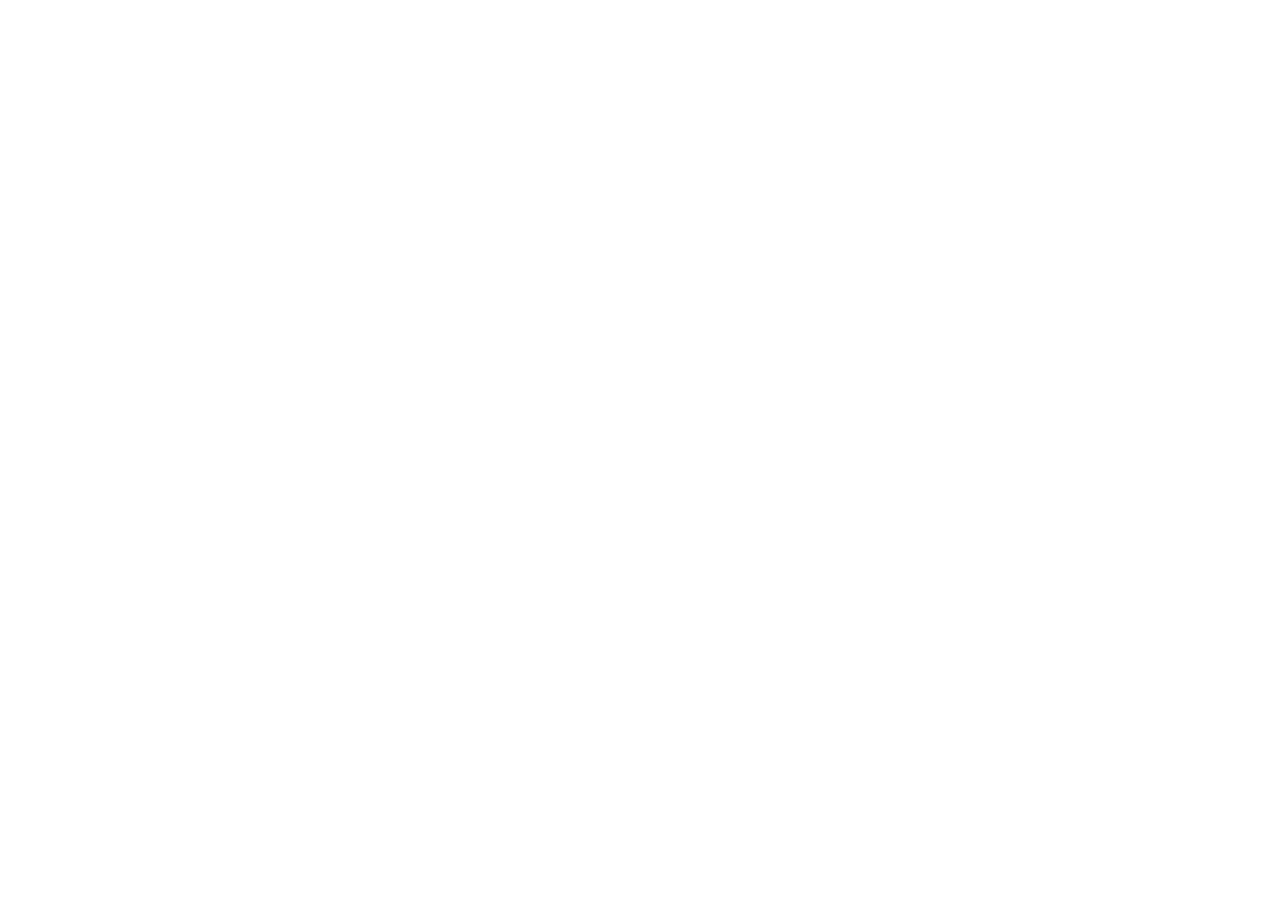
==== about/index.html @ 2cd73000 "first commit" ====
<!doctype html>
<html lang="cs">
<head>
    <meta charset="UTF-8">
    <meta name="viewport"
          content="width=device-width, user-scalable=no, initial-scale=1.0, maximum-scale=1.0, minimum-scale=1.0">
    <meta http-equiv="X-UA-Compatible" content="ie=edge">
    <title>Co je to Miku? - Miku Expo Europe 2026 CZ</title>
</head>
<body>

</body>
</html>
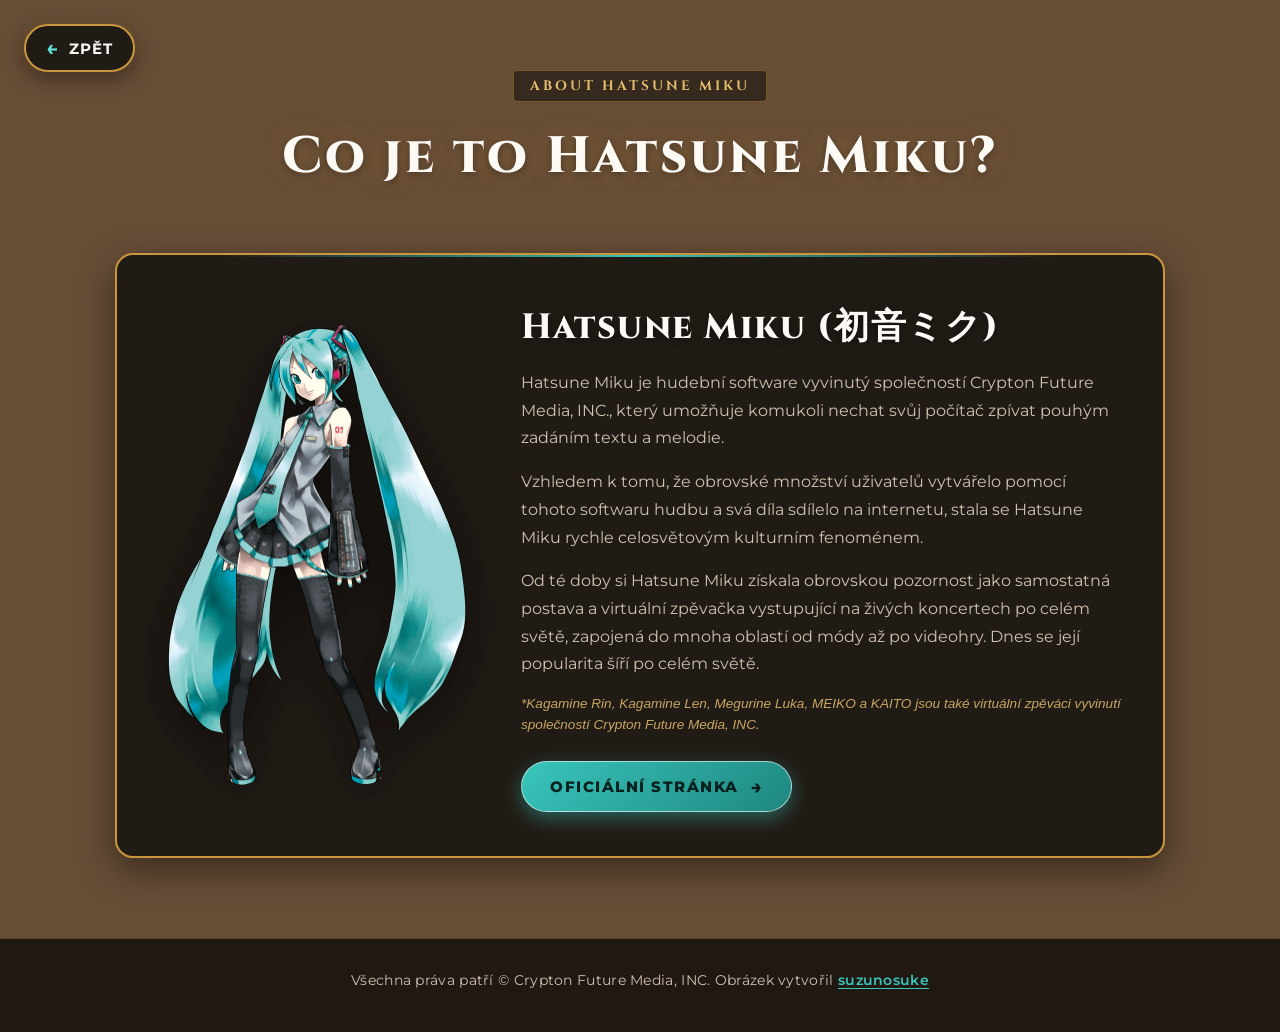
==== commit 0848a9a3: "added about page fixed some other sites" ====
--- a/about/index.html
+++ b/about/index.html
@@ -1,13 +1,78 @@
 <!doctype html>
 <html lang="cs">
+
 <head>
     <meta charset="UTF-8">
-    <meta name="viewport"
-          content="width=device-width, user-scalable=no, initial-scale=1.0, maximum-scale=1.0, minimum-scale=1.0">
+    <meta name="viewport" content="width=device-width, initial-scale=1.0">
     <meta http-equiv="X-UA-Compatible" content="ie=edge">
-    <title>Co je to Miku? - Miku Expo Europe 2026 CZ</title>
+    <title>Co je to Hatsune Miku? - Miku Expo Europe 2026 CZ</title>
+    <link rel="preconnect" href="https://fonts.googleapis.com">
+    <link rel="preconnect" href="https://fonts.gstatic.com" crossorigin>
+    <link
+        href="https://fonts.googleapis.com/css2?family=Cinzel:wght@600;700;800&family=Montserrat:wght@400;500;600;700;800&display=swap"
+        rel="stylesheet">
+    <link rel="stylesheet" href="/assets/css/main.css">
+    <link rel="stylesheet" href="/assets/css/tickets.css">
+    <link rel="stylesheet" href="/assets/css/about.css">
 </head>
+
 <body>
+    <a href="/" class="back-button" aria-label="Zpět na hlavní stránku">
+        <span class="back-arrow" aria-hidden="true">←</span>
+        <span class="back-text">Zpět</span>
+    </a>
 
+    <header class="tickets-page-header">
+        <div class="header-container">
+            <span class="header-tag">ABOUT HATSUNE MIKU</span>
+            <h1 class="header-title">Co je to Hatsune Miku?</h1>
+        </div>
+    </header>
+
+    <main class="about-main">
+        <div class="about-container">
+            <section class="about-card">
+                <div class="about-layout">
+                    <div class="about-image-wrapper">
+                        <img src="/assets/images/whats_miku_chara.webp" alt="Hatsune Miku" class="about-chara-img">
+                    </div>
+                    <div class="about-text-content">
+                        <h2 class="about-heading">Hatsune Miku (初音ミク)</h2>
+                        <p class="about-p">
+                            Hatsune Miku je hudební software vyvinutý společností Crypton Future Media, INC., který
+                            umožňuje komukoli nechat svůj počítač zpívat pouhým zadáním textu a melodie.
+                        </p>
+                        <p class="about-p">
+                            Vzhledem k tomu, že obrovské množství uživatelů vytvářelo pomocí tohoto softwaru hudbu a svá
+                            díla sdílelo na internetu, stala se Hatsune Miku rychle celosvětovým kulturním fenoménem.
+                        </p>
+                        <p class="about-p">
+                            Od té doby si Hatsune Miku získala obrovskou pozornost jako samostatná postava a virtuální
+                            zpěvačka vystupující na živých koncertech po celém světě, zapojená do mnoha oblastí od módy
+                            až po videohry. Dnes se její popularita šíří po celém světě.
+                        </p>
+                        <p class="about-note">
+                            *Kagamine Rin, Kagamine Len, Megurine Luka, MEIKO a KAITO jsou také virtuální zpěváci
+                            vyvinutí společností Crypton Future Media, INC.
+                        </p>
+                        <div class="about-actions">
+                            <a href="https://piapro.net" target="_blank" rel="noopener noreferrer"
+                                class="ticket-action-btn">
+                                <span>Oficiální stránka</span>
+                                <span class="ticket-btn-arrow" aria-hidden="true">→</span>
+                            </a>
+                        </div>
+                    </div>
+                </div>
+            </section>
+        </div>
+    </main>
+
+    <footer class="main-footer">
+        <p>Všechna práva patří © Crypton Future Media, INC. Obrázek vytvořil <a href="https://x.com/suzu3939"
+                target="_blank" rel="noopener noreferrer">suzunosuke</a>
+        </p>
+    </footer>
 </body>
+
 </html>
--- a/assets/css/main.css
+++ b/assets/css/main.css
@@ -0,0 +1,660 @@
+
+:root {
+    --miku-teal: #39c5bb;
+    --miku-teal-bright: #5fe3d9;
+    --miku-teal-dark: #1e8780;
+    --miku-teal-glow: rgba(57, 197, 187, 0.45);
+
+    --steampunk-gold: #c8963e;
+    --steampunk-gold-light: #e5be70;
+    --steampunk-gold-dark: #8c6523;
+
+    --bg-dark-plate: rgba(28, 23, 19, 0.92);
+    --bg-dark-plate-hover: rgba(38, 30, 24, 0.96);
+
+    --text-light: #fdfaf6;
+    --text-muted: #d0c2b2;
+    --text-dark: #2a221b;
+}
+
+* {
+    box-sizing: border-box;
+}
+
+html {
+    scroll-behavior: smooth;
+}
+
+body {
+    margin: 0;
+    padding: 0;
+    font-family: 'Montserrat', -apple-system, BlinkMacSystemFont, "Segoe UI", Roboto, sans-serif;
+    background-color: #c9b4a1;
+    background-image: url("../images/bg.webp");
+    background-size: cover;
+    background-position: center top;
+    background-repeat: no-repeat;
+    background-attachment: scroll;
+    color: var(--text-dark);
+    min-height: 100vh;
+    overflow-x: hidden;
+}
+
+.main-title-hidden {
+    position: absolute;
+    width: 1px;
+    height: 1px;
+    padding: 0;
+    margin: -1px;
+    overflow: hidden;
+    clip: rect(0, 0, 0, 0);
+    white-space: nowrap;
+    border: 0;
+}
+
+.main-logo-center {
+    display: flex;
+    justify-content: center;
+    align-items: center;
+    min-height: 100vh;
+    padding: 40px 20px;
+    position: relative;
+}
+
+.hero-content {
+    display: flex;
+    flex-direction: column;
+    align-items: center;
+    width: 95%;
+    max-width: 720px;
+    text-align: center;
+    animation: fadeInDown 1.1s cubic-bezier(0.16, 1, 0.3, 1);
+}
+
+.miku-expo-logo {
+    display: block;
+    width: 100%;
+    max-width: 620px;
+    height: auto;
+    filter: drop-shadow(0 6px 18px rgba(0, 0, 0, 0.25));
+    transition: transform 0.3s ease;
+}
+
+.miku-expo-logo:hover {
+    transform: scale(1.02);
+}
+
+.miku-countdown {
+    margin-top: 28px;
+    background: var(--bg-dark-plate);
+    border: 2px solid var(--steampunk-gold);
+    border-radius: 14px;
+    padding: 14px 26px;
+    box-shadow: 0 8px 24px rgba(0, 0, 0, 0.45), inset 0 1px 0 rgba(255, 255, 255, 0.1);
+    backdrop-filter: blur(8px);
+    transition: all 0.35s ease;
+    position: relative;
+    overflow: hidden;
+}
+
+.miku-countdown::before {
+    content: '';
+    position: absolute;
+    top: 0;
+    left: 10%;
+    right: 10%;
+    height: 2px;
+    background: linear-gradient(90deg, transparent, var(--miku-teal), transparent);
+}
+
+.countdown-units {
+    display: flex;
+    align-items: center;
+    justify-content: center;
+    gap: 14px;
+}
+
+.countdown-item {
+    display: flex;
+    flex-direction: column;
+    align-items: center;
+    min-width: 68px;
+}
+
+.countdown-value {
+    font-family: 'Cinzel', monospace, sans-serif;
+    font-size: 2.2rem;
+    font-weight: 800;
+    color: var(--miku-teal-bright);
+    text-shadow: 0 0 14px var(--miku-teal-glow), 0 2px 4px rgba(0, 0, 0, 0.5);
+    line-height: 1;
+}
+
+.countdown-label {
+    font-size: 0.72rem;
+    font-weight: 700;
+    text-transform: uppercase;
+    letter-spacing: 1.5px;
+    color: var(--steampunk-gold-light);
+    margin-top: 6px;
+}
+
+.countdown-separator {
+    font-family: 'Cinzel', serif;
+    font-size: 1.8rem;
+    font-weight: 700;
+    color: var(--steampunk-gold);
+    opacity: 0.75;
+    line-height: 1;
+    margin-bottom: 18px;
+}
+
+.countdown-ended {
+    display: none;
+    text-align: center;
+}
+
+.miku-countdown.tour-ended .countdown-units,
+.miku-countdown.is-ended .countdown-units,
+.miku-countdown.ended .countdown-units {
+    display: none;
+}
+
+.miku-countdown.tour-ended .countdown-ended,
+.miku-countdown.is-ended .countdown-ended,
+.miku-countdown.ended .countdown-ended {
+    display: flex;
+    flex-direction: column;
+    align-items: center;
+    justify-content: center;
+    padding: 6px 14px;
+    animation: fadeInDown 0.4s ease;
+}
+
+.miku-countdown.tour-ended,
+.miku-countdown.is-ended,
+.miku-countdown.ended {
+    border-color: rgba(229, 190, 112, 0.7);
+    background: rgba(36, 26, 22, 0.94);
+}
+
+.ended-badge {
+    font-family: 'Cinzel', serif;
+    font-size: 2.5rem;
+    font-weight: 800;
+    letter-spacing: 3px;
+    color: var(--steampunk-gold-light);
+    text-shadow: 0 0 12px rgba(229, 190, 112, 0.5);
+    text-transform: uppercase;
+}
+
+.ended-desc {
+    margin: 6px 0 0;
+    font-size: 0.88rem;
+    color: var(--text-muted);
+    letter-spacing: 0.5px;
+}
+
+.button-miku-main {
+    all: unset;
+    cursor: pointer;
+    display: inline-flex;
+    align-items: center;
+    justify-content: center;
+    gap: 12px;
+    margin-top: 26px;
+    padding: 14px 34px;
+    background: linear-gradient(135deg, var(--miku-teal) 0%, var(--miku-teal-dark) 100%);
+    color: #0b2422;
+    font-size: 1.05rem;
+    font-weight: 700;
+    letter-spacing: 1.5px;
+    text-transform: uppercase;
+    text-decoration: none;
+    border-radius: 50px;
+    border: 2px solid rgba(255, 255, 255, 0.6);
+    box-shadow: 0 8px 24px var(--miku-teal-glow), 0 2px 8px rgba(0, 0, 0, 0.18);
+    transition: all 0.3s cubic-bezier(0.16, 1, 0.3, 1);
+}
+
+.button-miku-main .scroll-arrow {
+    font-size: 1.3rem;
+    display: inline-block;
+    animation: bounceDown 1.8s ease-in-out infinite;
+}
+
+.button-miku-main:hover {
+    background: linear-gradient(135deg, var(--miku-teal-bright) 0%, var(--miku-teal) 100%);
+    color: #061917;
+    transform: translateY(4px);
+    box-shadow: 0 12px 30px rgba(57, 197, 187, 0.65), 0 4px 12px rgba(0, 0, 0, 0.25);
+    border-color: #ffffff;
+}
+
+.button-miku-main:active {
+    transform: translateY(6px);
+}
+
+.main-menu-section {
+    min-height: 100vh;
+    display: flex;
+    justify-content: center;
+    align-items: center;
+    padding: 60px 24px;
+    position: relative;
+    background: radial-gradient(circle at center, rgba(20, 16, 13, 0.15) 0%, rgba(14, 11, 9, 0.45) 100%);
+    backdrop-filter: blur(1.5px);
+}
+
+.menu-container {
+    display: flex;
+    flex-direction: row;
+    align-items: center;
+    justify-content: space-between;
+    width: 100%;
+    max-width: 1240px;
+    gap: 50px;
+}
+
+.character-col {
+    flex: 1 1 50%;
+    display: flex;
+    justify-content: center;
+    align-items: center;
+    position: relative;
+}
+
+.chara-glow {
+    position: absolute;
+    width: 70%;
+    height: 70%;
+    background: radial-gradient(circle, rgba(57, 197, 187, 0.32) 0%, rgba(200, 150, 62, 0.18) 45%, transparent 70%);
+    filter: blur(40px);
+    z-index: 1;
+    pointer-events: none;
+    animation: pulseGlow 5s ease-in-out infinite alternate;
+}
+
+.miku-character {
+    position: relative;
+    z-index: 2;
+    display: block;
+    width: 100%;
+    max-width: 540px;
+    max-height: 82vh;
+    height: auto;
+    object-fit: contain;
+    filter: drop-shadow(0 15px 30px rgba(0, 0, 0, 0.5));
+    animation: floatChara 6s ease-in-out infinite;
+    transition: transform 0.4s ease;
+}
+
+.miku-character:hover {
+    transform: scale(1.025);
+}
+
+.buttons-col {
+    flex: 1 1 50%;
+    display: flex;
+    flex-direction: column;
+    justify-content: center;
+    align-items: flex-start;
+    max-width: 520px;
+}
+
+.menu-header {
+    margin-bottom: 28px;
+}
+
+.menu-tag {
+    display: inline-block;
+    font-family: 'Cinzel', serif;
+    font-size: 0.85rem;
+    font-weight: 700;
+    letter-spacing: 3px;
+    color: var(--steampunk-gold-light);
+    background: rgba(43, 33, 24, 0.75);
+    padding: 5px 14px;
+    border-radius: 4px;
+    border: 1px solid rgba(200, 150, 62, 0.4);
+    margin-bottom: 8px;
+    text-transform: uppercase;
+}
+
+.menu-heading {
+    margin: 6px 0 0 0;
+    font-family: 'Cinzel', serif;
+    font-size: 2.2rem;
+    font-weight: 800;
+    color: #1a1410;
+    letter-spacing: 2px;
+    text-shadow: 0 1px 2px rgba(255, 255, 255, 0.6), 0 2px 6px rgba(0, 0, 0, 0.15);
+}
+
+.miku-nav {
+    display: flex;
+    flex-direction: column;
+    gap: 22px;
+    width: 100%;
+}
+
+.miku-card-btn {
+    display: flex;
+    align-items: center;
+    justify-content: space-between;
+    width: 100%;
+    padding: 18px 24px;
+    background: var(--bg-dark-plate);
+    border: 2px solid var(--steampunk-gold);
+    border-radius: 12px;
+    text-decoration: none;
+    position: relative;
+    overflow: hidden;
+    box-shadow: 0 8px 24px rgba(0, 0, 0, 0.35), inset 0 1px 0 rgba(255, 255, 255, 0.1);
+    transition: all 0.35s cubic-bezier(0.16, 1, 0.3, 1);
+    backdrop-filter: blur(8px);
+}
+
+.miku-card-btn::before {
+    content: '';
+    position: absolute;
+    left: 0;
+    top: 0;
+    bottom: 0;
+    width: 6px;
+    background: linear-gradient(to bottom, var(--miku-teal-bright), var(--miku-teal-dark));
+    box-shadow: 0 0 10px var(--miku-teal);
+    transition: width 0.3s ease;
+}
+
+.miku-card-btn .btn-info {
+    display: flex;
+    flex-direction: column;
+    gap: 4px;
+    z-index: 2;
+    padding-left: 6px;
+}
+
+.miku-card-btn .btn-sub {
+    font-family: 'Cinzel', serif;
+    font-size: 0.75rem;
+    font-weight: 700;
+    letter-spacing: 2px;
+    color: var(--miku-teal);
+    text-transform: uppercase;
+    transition: color 0.3s ease;
+}
+
+.miku-card-btn .btn-title {
+    font-size: 1.35rem;
+    font-weight: 700;
+    color: var(--text-light);
+    letter-spacing: 0.5px;
+    transition: color 0.3s ease;
+}
+
+.miku-card-btn .btn-arrow {
+    font-size: 1.5rem;
+    font-weight: 700;
+    color: var(--steampunk-gold-light);
+    width: 44px;
+    height: 44px;
+    display: flex;
+    align-items: center;
+    justify-content: center;
+    border-radius: 50%;
+    background: rgba(255, 255, 255, 0.05);
+    border: 1px solid rgba(200, 150, 62, 0.3);
+    z-index: 2;
+    transition: all 0.35s ease;
+}
+
+.miku-card-btn:hover {
+    transform: translateX(10px);
+    background: var(--bg-dark-plate-hover);
+    border-color: var(--miku-teal);
+    box-shadow: 0 12px 32px rgba(0, 0, 0, 0.5), 0 0 20px var(--miku-teal-glow);
+}
+
+.miku-card-btn:hover::before {
+    width: 10px;
+}
+
+.miku-card-btn:hover .btn-title {
+    color: #ffffff;
+    text-shadow: 0 0 10px rgba(57, 197, 187, 0.5);
+}
+
+.miku-card-btn:hover .btn-sub {
+    color: var(--miku-teal-bright);
+}
+
+.miku-card-btn:hover .btn-arrow {
+    color: #0b2422;
+    background: var(--miku-teal);
+    border-color: var(--miku-teal-bright);
+    box-shadow: 0 0 14px var(--miku-teal);
+    transform: translateX(4px);
+}
+
+.miku-card-btn:active {
+    transform: translateX(6px) scale(0.99);
+}
+
+.main-footer {
+    padding: 30px 20px 40px;
+    text-align: center;
+    background: rgba(20, 16, 13, 0.85);
+    border-top: 1px solid rgba(200, 150, 62, 0.35);
+    position: relative;
+    z-index: 10;
+}
+
+.main-footer p {
+    margin: 0;
+    font-size: 0.9rem;
+    line-height: 1.6;
+    color: #cfc1b2;
+    letter-spacing: 0.3px;
+}
+
+.main-footer a {
+    color: var(--miku-teal);
+    text-decoration: underline;
+    text-underline-offset: 3px;
+    font-weight: 600;
+    transition: color 0.25s ease, text-shadow 0.25s ease;
+}
+
+.main-footer a:hover {
+    color: var(--miku-teal-bright);
+    text-shadow: 0 0 8px var(--miku-teal);
+}
+
+@keyframes fadeInDown {
+    from {
+        opacity: 0;
+        transform: translateY(-24px);
+    }
+
+    to {
+        opacity: 1;
+        transform: translateY(0);
+    }
+}
+
+@keyframes bounceDown {
+
+    0%,
+    100% {
+        transform: translateY(0);
+    }
+
+    50% {
+        transform: translateY(6px);
+    }
+}
+
+@keyframes floatChara {
+
+    0%,
+    100% {
+        transform: translateY(0);
+    }
+
+    50% {
+        transform: translateY(-12px);
+    }
+}
+
+@keyframes pulseGlow {
+    0% {
+        opacity: 0.6;
+        transform: scale(0.95);
+    }
+
+    100% {
+        opacity: 0.9;
+        transform: scale(1.05);
+    }
+}
+
+@media (max-width: 900px) {
+    .menu-container {
+        flex-direction: column;
+        gap: 36px;
+    }
+
+    .miku-countdown {
+        max-width: 340px;
+        width: 80%;
+        padding: 10px 16px;
+        margin-top: 22px;
+    }
+
+    .countdown-units {
+        gap: 8px;
+    }
+
+    .countdown-item {
+        min-width: 44px;
+    }
+
+    .countdown-value {
+        font-size: 1.45rem;
+    }
+
+    .countdown-label {
+        font-size: 0.6rem;
+        letter-spacing: 1px;
+    }
+
+    .countdown-separator {
+        font-size: 1.2rem;
+        margin-bottom: 10px;
+    }
+
+    .character-col {
+        order: 1;
+        width: 100%;
+        max-width: 380px;
+    }
+
+    .miku-character {
+        max-height: 50vh;
+        max-width: 85%;
+    }
+
+    .buttons-col {
+        order: 2;
+        width: 100%;
+        max-width: 440px;
+        align-items: center;
+    }
+
+    .menu-header {
+        text-align: center;
+        margin-bottom: 20px;
+    }
+
+    .menu-heading {
+        font-size: 1.8rem;
+    }
+
+    .miku-card-btn {
+        padding: 16px 20px;
+    }
+
+    .miku-card-btn:hover {
+        transform: translateY(-3px);
+    }
+
+    .button-miku-main {
+        font-size: 0.95rem;
+        padding: 12px 28px;
+    }
+}
+
+@media (max-width: 480px) {
+    .main-logo-center {
+        padding: 30px 16px;
+    }
+
+    .miku-countdown {
+        max-width: 270px;
+        width: 75%;
+        padding: 8px 12px;
+        margin-top: 18px;
+        border-radius: 10px;
+    }
+
+    .countdown-units {
+        gap: 4px;
+    }
+
+    .countdown-item {
+        min-width: 36px;
+    }
+
+    .countdown-value {
+        font-size: 1.15rem;
+    }
+
+    .countdown-label {
+        font-size: 0.52rem;
+        letter-spacing: 0.5px;
+        margin-top: 3px;
+    }
+
+    .countdown-separator {
+        font-size: 0.95rem;
+        margin-bottom: 8px;
+    }
+
+    .ended-badge {
+        font-size: 1rem;
+        letter-spacing: 1.5px;
+    }
+
+    .ended-desc {
+        font-size: 0.72rem;
+    }
+
+    .miku-character {
+        max-height: 42vh;
+    }
+
+    .miku-card-btn .btn-title {
+        font-size: 1.15rem;
+    }
+
+    .miku-card-btn .btn-arrow {
+        width: 38px;
+        height: 38px;
+        font-size: 1.3rem;
+    }
+
+    .main-footer p {
+        font-size: 0.8rem;
+    }
+}
--- a/assets/css/tickets.css
+++ b/assets/css/tickets.css
@@ -0,0 +1,800 @@
+
+:root {
+    --miku-teal: #39c5bb;
+    --miku-teal-bright: #5fe3d9;
+    --miku-teal-dark: #1e8780;
+    --miku-teal-glow: rgba(57, 197, 187, 0.45);
+
+    --steampunk-gold: #c8963e;
+    --steampunk-gold-light: #e5be70;
+    --steampunk-gold-dark: #8c6523;
+
+    --bg-dark-plate: rgba(28, 23, 19, 0.92);
+    --bg-card-inner: rgba(20, 16, 13, 0.7);
+
+    --text-light: #fdfaf6;
+    --text-muted: #d0c2b2;
+    --text-dark: #2a221b;
+}
+
+body {
+    background-color: #674d36;
+    background-image: none;
+    color: var(--text-light);
+}
+
+.back-button {
+    position: fixed;
+    top: 24px;
+    left: 24px;
+    z-index: 1000;
+    display: inline-flex;
+    align-items: center;
+    gap: 10px;
+    padding: 10px 20px;
+    background: var(--bg-dark-plate);
+    border: 2px solid var(--steampunk-gold);
+    border-radius: 50px;
+    color: var(--text-light);
+    font-size: 0.95rem;
+    font-weight: 700;
+    letter-spacing: 1px;
+    text-decoration: none;
+    text-transform: uppercase;
+    backdrop-filter: blur(10px);
+    box-shadow: 0 6px 20px rgba(0, 0, 0, 0.45), 0 0 10px rgba(200, 150, 62, 0.2);
+    transition: all 0.3s cubic-bezier(0.16, 1, 0.3, 1);
+}
+
+.back-button .back-arrow {
+    font-size: 1.25rem;
+    color: var(--miku-teal-bright);
+    transition: transform 0.3s ease;
+}
+
+.back-button:hover {
+    background: rgba(38, 30, 24, 0.98);
+    border-color: var(--miku-teal);
+    color: #ffffff;
+    box-shadow: 0 8px 25px rgba(0, 0, 0, 0.6), 0 0 18px var(--miku-teal-glow);
+    transform: translateX(-4px);
+}
+
+.back-button:hover .back-arrow {
+    transform: translateX(-3px);
+}
+
+.back-button:active {
+    transform: translateX(-2px) scale(0.98);
+}
+
+.tickets-page-header {
+    padding: 70px 20px 30px;
+    text-align: center;
+}
+
+.header-container {
+    max-width: 800px;
+    margin: 0 auto;
+    animation: fadeInDown 0.8s cubic-bezier(0.16, 1, 0.3, 1);
+}
+
+.header-tag {
+    display: inline-block;
+    font-family: 'Cinzel', serif;
+    font-size: 0.85rem;
+    font-weight: 700;
+    letter-spacing: 3px;
+    color: var(--steampunk-gold-light);
+    background: rgba(43, 33, 24, 0.8);
+    padding: 6px 16px;
+    border-radius: 4px;
+    border: 1px solid rgba(200, 150, 62, 0.45);
+    margin-bottom: 12px;
+    text-transform: uppercase;
+}
+
+.header-title {
+    margin: 8px 0 12px;
+    font-family: 'Cinzel', serif;
+    font-size: 3.2rem;
+    font-weight: 800;
+    color: var(--text-light);
+    letter-spacing: 3px;
+    text-shadow: 0 2px 8px rgba(0, 0, 0, 0.4), 0 0 20px rgba(200, 150, 62, 0.35);
+}
+
+.header-desc {
+    margin: 0 auto;
+    font-size: 1.05rem;
+    color: #ebdccb;
+    line-height: 1.6;
+    max-width: 620px;
+}
+
+.tickets-main {
+    padding: 20px 20px 80px;
+}
+
+.tickets-container {
+    max-width: 1050px;
+    margin: 0 auto;
+    display: flex;
+    flex-direction: column;
+    gap: 40px;
+    width: 100%;
+}
+
+.city-section {
+    background: rgba(28, 23, 19, 0.85);
+    border: 2px solid var(--steampunk-gold);
+    border-radius: 16px;
+    padding: 28px 32px;
+    box-shadow: 0 12px 36px rgba(0, 0, 0, 0.45), inset 0 1px 0 rgba(255, 255, 255, 0.08);
+    backdrop-filter: blur(10px);
+    position: relative;
+    overflow: hidden;
+    transition: border-color 0.3s ease, box-shadow 0.3s ease;
+}
+
+.city-section::before {
+    content: '';
+    position: absolute;
+    top: 0;
+    left: 10%;
+    right: 10%;
+    height: 2px;
+    background: linear-gradient(90deg, transparent, var(--miku-teal), transparent);
+}
+
+.city-section:hover {
+    border-color: rgba(229, 190, 112, 0.9);
+    box-shadow: 0 16px 42px rgba(0, 0, 0, 0.55), 0 0 15px rgba(200, 150, 62, 0.2);
+}
+
+.city-heading-row {
+    display: flex;
+    justify-content: space-between;
+    align-items: center;
+    border-bottom: 1px solid rgba(200, 150, 62, 0.35);
+    padding-bottom: 16px;
+    margin-bottom: 24px;
+}
+
+.city-badge-wrapper {
+    display: flex;
+    align-items: center;
+    gap: 12px;
+}
+
+.city-pin {
+    font-size: 1.6rem;
+    filter: drop-shadow(0 2px 6px rgba(0, 0, 0, 0.4));
+}
+
+.city-name {
+    margin: 0;
+    font-family: 'Cinzel', serif;
+    font-size: 2rem;
+    font-weight: 800;
+    letter-spacing: 2px;
+    color: var(--steampunk-gold-light);
+    text-shadow: 0 2px 6px rgba(0, 0, 0, 0.5);
+}
+
+.city-country {
+    font-family: 'Cinzel', serif;
+    font-size: 0.85rem;
+    font-weight: 700;
+    letter-spacing: 2px;
+    text-transform: uppercase;
+    color: var(--miku-teal-bright);
+    background: rgba(14, 38, 36, 0.7);
+    padding: 6px 14px;
+    border-radius: 20px;
+    border: 1px solid rgba(57, 197, 187, 0.35);
+}
+
+.concerts-grid {
+    display: flex;
+    flex-direction: column;
+    gap: 24px;
+}
+
+.concert-card {
+    background: var(--bg-card-inner);
+    border: 1px solid rgba(200, 150, 62, 0.4);
+    border-radius: 12px;
+    padding: 22px 26px;
+    display: flex;
+    flex-direction: column;
+    gap: 20px;
+    position: relative;
+    overflow: hidden;
+    transition: all 0.3s ease;
+}
+
+.concert-card::before {
+    content: '';
+    position: absolute;
+    left: 0;
+    top: 0;
+    bottom: 0;
+    width: 5px;
+    background: linear-gradient(to bottom, var(--miku-teal-bright), var(--miku-teal-dark));
+    box-shadow: 0 0 8px var(--miku-teal);
+    transition: width 0.3s ease;
+}
+
+.concert-card:hover {
+    border-color: var(--miku-teal);
+    background: rgba(28, 22, 17, 0.85);
+    box-shadow: 0 8px 24px rgba(0, 0, 0, 0.45), 0 0 16px var(--miku-teal-glow);
+}
+
+.concert-card:hover::before {
+    width: 8px;
+}
+
+.concert-top {
+    display: flex;
+    justify-content: space-between;
+    align-items: flex-start;
+    flex-wrap: wrap;
+    gap: 16px;
+}
+
+.concert-date-group {
+    display: flex;
+    flex-direction: column;
+    gap: 4px;
+}
+
+.date-day {
+    font-family: 'Cinzel', serif;
+    font-size: 1.35rem;
+    font-weight: 700;
+    color: var(--text-light);
+    letter-spacing: 0.5px;
+}
+
+.date-times {
+    font-size: 0.85rem;
+    color: var(--text-muted);
+    letter-spacing: 0.3px;
+}
+
+.venue-info {
+    text-align: right;
+    display: flex;
+    flex-direction: column;
+    gap: 2px;
+}
+
+.venue-label {
+    font-family: 'Cinzel', serif;
+    font-size: 0.7rem;
+    font-weight: 700;
+    letter-spacing: 2px;
+    color: var(--steampunk-gold-light);
+    text-transform: uppercase;
+}
+
+.venue-name {
+    margin: 0;
+    font-size: 1.25rem;
+    font-weight: 700;
+    color: var(--miku-teal-bright);
+    letter-spacing: 0.5px;
+}
+
+.concert-middle {
+    display: grid;
+    grid-template-columns: 1fr 1fr;
+    gap: 16px;
+    padding: 14px 18px;
+    background: rgba(12, 10, 8, 0.6);
+    border-radius: 10px;
+    border: 1px solid rgba(255, 255, 255, 0.06);
+}
+
+.block-label {
+    display: block;
+    font-family: 'Cinzel', serif;
+    font-size: 0.68rem;
+    font-weight: 700;
+    letter-spacing: 1.8px;
+    color: var(--steampunk-gold-light);
+    margin-bottom: 2px;
+}
+
+.concert-timer-block {
+    display: flex;
+    flex-direction: column;
+    height: 100%;
+}
+
+.timer-ended-text {
+    display: flex;
+    align-items: center;
+    flex: 1;
+    min-height: 48px;
+    font-size: 1.05rem;
+    font-weight: 700;
+    color: var(--steampunk-gold-light);
+    letter-spacing: 0.5px;
+    text-shadow: 0 0 10px rgba(229, 190, 112, 0.3);
+}
+
+.mini-countdown {
+    display: flex;
+    align-items: center;
+    gap: 8px;
+}
+
+.mini-unit {
+    display: flex;
+    flex-direction: column;
+    align-items: center;
+    background: rgba(28, 23, 19, 0.8);
+    border: 1px solid rgba(200, 150, 62, 0.35);
+    border-radius: 6px;
+    padding: 4px 8px;
+    min-width: 44px;
+}
+
+.mini-val {
+    font-family: 'Cinzel', monospace, sans-serif;
+    font-size: 1.25rem;
+    font-weight: 800;
+    color: var(--miku-teal-bright);
+    line-height: 1;
+    text-shadow: 0 0 10px var(--miku-teal-glow);
+}
+
+.mini-lbl {
+    font-size: 0.6rem;
+    font-weight: 700;
+    color: var(--text-muted);
+    text-transform: uppercase;
+    margin-top: 2px;
+}
+
+.mini-sep {
+    font-family: 'Cinzel', serif;
+    font-size: 1.2rem;
+    font-weight: 700;
+    color: var(--steampunk-gold);
+    line-height: 1;
+    margin-bottom: 10px;
+}
+
+.weather-box {
+    display: flex;
+    align-items: center;
+    gap: 12px;
+    height: 100%;
+}
+
+.weather-icon {
+    font-size: 1.8rem;
+    filter: drop-shadow(0 2px 6px rgba(0, 0, 0, 0.4));
+}
+
+.weather-text {
+    display: flex;
+    flex-direction: column;
+    gap: 2px;
+}
+
+.weather-temp {
+    font-size: 1.15rem;
+    font-weight: 700;
+    color: var(--text-light);
+}
+
+.weather-desc {
+    font-size: 0.82rem;
+    color: var(--text-muted);
+}
+
+.concert-bottom {
+    display: flex;
+    justify-content: flex-end;
+    margin-top: 4px;
+}
+
+.ticket-action-btn {
+    all: unset;
+    cursor: pointer;
+    display: inline-flex;
+    align-items: center;
+    justify-content: center;
+    gap: 12px;
+    padding: 13px 28px;
+    background: linear-gradient(135deg, var(--miku-teal) 0%, var(--miku-teal-dark) 100%);
+    color: #08211f;
+    font-size: 0.95rem;
+    font-weight: 800;
+    letter-spacing: 1.5px;
+    text-transform: uppercase;
+    text-decoration: none;
+    border-radius: 50px;
+    border: 1.5px solid rgba(255, 255, 255, 0.6);
+    box-shadow: 0 6px 18px var(--miku-teal-glow), 0 2px 6px rgba(0, 0, 0, 0.25);
+    transition: all 0.3s cubic-bezier(0.16, 1, 0.3, 1);
+}
+
+.ticket-action-btn .ticket-btn-arrow {
+    font-size: 1.15rem;
+    transition: transform 0.3s ease;
+}
+
+.ticket-action-btn:hover {
+    background: linear-gradient(135deg, var(--miku-teal-bright) 0%, var(--miku-teal) 100%);
+    color: #031513;
+    transform: translateY(-2px);
+    box-shadow: 0 10px 26px rgba(57, 197, 187, 0.65), 0 4px 10px rgba(0, 0, 0, 0.3);
+    border-color: #ffffff;
+}
+
+.ticket-action-btn:hover .ticket-btn-arrow {
+    transform: translateX(4px);
+}
+
+.ticket-action-btn:active {
+    transform: translateY(1px);
+}
+
+.ticket-action-btn.already-happened,
+a.already-happened {
+    background: linear-gradient(135deg, #58504a 0%, #3e3833 100%);
+    color: #b8aea5;
+    border: 1.5px solid rgba(160, 150, 140, 0.4);
+    box-shadow: 0 4px 12px rgba(0, 0, 0, 0.3);
+    cursor: not-allowed;
+    opacity: 0.85;
+}
+
+.ticket-action-btn.already-happened .ticket-btn-arrow,
+a.already-happened .ticket-btn-arrow {
+    color: #9c9187;
+}
+
+.ticket-action-btn.already-happened:hover,
+a.already-happened:hover {
+    background: linear-gradient(135deg, #635b54 0%, #463f39 100%);
+    color: #cfc6bd;
+    border-color: rgba(180, 170, 160, 0.55);
+    box-shadow: 0 4px 12px rgba(0, 0, 0, 0.4);
+    transform: none;
+}
+
+.ticket-action-btn.already-happened:hover .ticket-btn-arrow,
+a.already-happened:hover .ticket-btn-arrow {
+    transform: none;
+}
+
+@media (max-width: 768px) {
+    .back-button {
+        top: auto;
+        bottom: 22px;
+        left: 20px;
+        padding: 12px 22px;
+        font-size: 0.9rem;
+        box-shadow: 0 8px 26px rgba(0, 0, 0, 0.7), 0 0 15px rgba(57, 197, 187, 0.35);
+    }
+
+    .tickets-page-header {
+        padding: 50px 16px 20px;
+    }
+
+    .header-title {
+        font-size: 2.3rem;
+    }
+
+    .header-desc {
+        font-size: 0.95rem;
+    }
+
+    .city-section {
+        padding: 20px 18px;
+    }
+
+    .city-heading-row {
+        flex-direction: column;
+        align-items: flex-start;
+        gap: 8px;
+    }
+
+    .city-name {
+        font-size: 1.6rem;
+    }
+
+    .city-country {
+        align-self: flex-start;
+    }
+
+    .concert-card {
+        padding: 18px 16px;
+    }
+
+    .concert-top {
+        flex-direction: column;
+        align-items: flex-start;
+        gap: 8px;
+    }
+
+    .venue-info {
+        text-align: left;
+    }
+
+    .concert-middle {
+        grid-template-columns: 1fr;
+        gap: 16px;
+        padding: 12px 14px;
+    }
+
+    .concert-bottom {
+        justify-content: stretch;
+    }
+
+    .ticket-action-btn {
+        width: 100%;
+        text-align: center;
+        box-sizing: border-box;
+    }
+}
+
+@media (max-width: 480px) {
+    .header-title {
+        font-size: 1.95rem;
+    }
+
+    .mini-countdown {
+        gap: 5px;
+    }
+
+    .mini-unit {
+        min-width: 36px;
+        padding: 3px 5px;
+    }
+
+    .mini-val {
+        font-size: 1.05rem;
+    }
+
+    .mini-lbl {
+        font-size: 0.52rem;
+    }
+
+    .mini-sep {
+        font-size: 1rem;
+        margin-bottom: 8px;
+    }
+}
+
+.tickets-loading {
+    display: flex;
+    flex-direction: column;
+    align-items: center;
+    justify-content: center;
+    text-align: center;
+    gap: 22px;
+    background: var(--bg-dark-plate);
+    border: 2px solid var(--steampunk-gold);
+    border-radius: 18px;
+    padding: 50px 32px;
+    width: 100%;
+    max-width: 520px;
+    margin: 30px auto;
+    align-self: center;
+    box-shadow: 0 12px 36px rgba(0, 0, 0, 0.45);
+    backdrop-filter: blur(10px);
+    position: relative;
+    overflow: hidden;
+    animation: fadeInDown 0.6s cubic-bezier(0.16, 1, 0.3, 1);
+    margin-bottom: 100px;
+}
+
+.tickets-loading::before {
+    content: '';
+    position: absolute;
+    top: 0;
+    left: 15%;
+    right: 15%;
+    height: 2px;
+    background: linear-gradient(90deg, transparent, var(--miku-teal), transparent);
+}
+
+.loading-spinner {
+    width: 64px;
+    height: 64px;
+    position: relative;
+    display: flex;
+    align-items: center;
+    justify-content: center;
+}
+
+.loading-spinner::before {
+    content: '';
+    position: absolute;
+    width: 100%;
+    height: 100%;
+    border-radius: 50%;
+    border: 3px solid rgba(200, 150, 62, 0.2);
+    border-top-color: var(--steampunk-gold-light);
+    border-bottom-color: var(--steampunk-gold);
+    animation: spinClockwise 2.6s linear infinite;
+}
+
+.loading-spinner::after {
+    content: '';
+    position: absolute;
+    width: 68%;
+    height: 68%;
+    border-radius: 50%;
+    border: 3px solid transparent;
+    border-left-color: var(--miku-teal);
+    border-right-color: var(--miku-teal-bright);
+    box-shadow: 0 0 14px var(--miku-teal-glow);
+    animation: spinCounterClockwise 1.3s cubic-bezier(0.68, -0.55, 0.27, 1.55) infinite;
+}
+
+.loading-content {
+    display: flex;
+    flex-direction: column;
+    align-items: center;
+    text-align: center;
+    width: 100%;
+}
+
+.loading-title {
+    margin: 0 0 8px;
+    font-family: 'Cinzel', serif;
+    font-size: 1.6rem;
+    font-weight: 800;
+    color: var(--text-light);
+    letter-spacing: 1.5px;
+}
+
+.loading-desc {
+    margin: 0 auto;
+    font-size: 0.92rem;
+    color: var(--text-muted);
+    line-height: 1.5;
+    max-width: 400px;
+    letter-spacing: 0.3px;
+}
+
+@keyframes spinClockwise {
+    from {
+        transform: rotate(0deg);
+    }
+    to {
+        transform: rotate(360deg);
+    }
+}
+
+@keyframes spinCounterClockwise {
+    from {
+        transform: rotate(0deg);
+    }
+    to {
+        transform: rotate(-360deg);
+    }
+}
+
+.tickets-error-card {
+    display: flex;
+    flex-direction: column;
+    align-items: center;
+    justify-content: center;
+    text-align: center;
+    align-self: center;
+    gap: 20px;
+    background: var(--bg-dark-plate);
+    border: 2px solid var(--steampunk-gold);
+    border-radius: 18px;
+    padding: 40px 28px;
+    width: 100%;
+    max-width: 580px;
+    margin: 20px auto;
+    box-shadow: 0 12px 36px rgba(0, 0, 0, 0.45);
+    backdrop-filter: blur(10px);
+    position: relative;
+    overflow: hidden;
+    animation: fadeInDown 0.6s cubic-bezier(0.16, 1, 0.3, 1);
+}
+
+.tickets-error-card::before {
+    content: '';
+    position: absolute;
+    top: 0;
+    left: 15%;
+    right: 15%;
+    height: 2px;
+    background: linear-gradient(90deg, transparent, #ff7b7b, transparent);
+}
+
+.error-img-wrapper {
+    display: flex;
+    justify-content: center;
+    align-items: center;
+    width: 100%;
+}
+
+.error-chara-img {
+    width: 100%;
+    max-width: 220px;
+    height: auto;
+    display: block;
+    margin: 0 auto;
+    border-radius: 20px;
+    border: 3px solid var(--steampunk-gold);
+    box-shadow: 0 8px 24px rgba(0, 0, 0, 0.55), 0 0 14px rgba(200, 150, 62, 0.3);
+    object-fit: cover;
+}
+
+.error-content {
+    display: flex;
+    flex-direction: column;
+    align-items: center;
+    justify-content: center;
+    text-align: center;
+    width: 100%;
+}
+
+.error-tag {
+    display: inline-block;
+    font-family: 'Cinzel', serif;
+    font-size: 0.75rem;
+    font-weight: 700;
+    letter-spacing: 2px;
+    color: #ff9e9e;
+    background: rgba(85, 25, 25, 0.7);
+    padding: 5px 14px;
+    border-radius: 20px;
+    border: 1px solid rgba(255, 120, 120, 0.45);
+    margin: 0 auto 10px auto;
+    text-transform: uppercase;
+}
+
+.error-title {
+    margin: 0 0 10px;
+    font-family: 'Cinzel', serif;
+    font-size: 1.85rem;
+    font-weight: 800;
+    color: var(--text-light);
+    letter-spacing: 1px;
+    text-align: center;
+    width: 100%;
+}
+
+.error-desc {
+    margin: 0 auto;
+    font-size: 0.95rem;
+    color: var(--text-muted);
+    line-height: 1.6;
+    max-width: 440px;
+    text-align: center;
+}
+
+@media (max-width: 480px) {
+    .tickets-error-card {
+        padding: 30px 18px;
+    }
+
+    .error-chara-img {
+        max-width: 170px;
+        border-radius: 16px;
+    }
+
+    .error-title {
+        font-size: 1.45rem;
+    }
+
+    .error-desc {
+        font-size: 0.85rem;
+    }
+}
--- a/assets/css/about.css
+++ b/assets/css/about.css
@@ -0,0 +1,164 @@
+.about-main {
+    padding: 20px 20px 80px;
+}
+
+.about-container {
+    max-width: 1050px;
+    margin: 0 auto;
+    display: flex;
+    flex-direction: column;
+    gap: 40px;
+    width: 100%;
+}
+
+.about-card {
+    background: var(--bg-dark-plate);
+    border: 2px solid var(--steampunk-gold);
+    border-radius: 18px;
+    padding: 44px 40px;
+    box-shadow: 0 12px 36px rgba(0, 0, 0, 0.45);
+    backdrop-filter: blur(10px);
+    position: relative;
+    overflow: hidden;
+    animation: fadeInDown 0.6s cubic-bezier(0.16, 1, 0.3, 1);
+}
+
+.about-card::before {
+    content: '';
+    position: absolute;
+    top: 0;
+    left: 10%;
+    right: 10%;
+    height: 2px;
+    background: linear-gradient(90deg, transparent, var(--miku-teal), transparent);
+}
+
+.about-layout {
+    display: flex;
+    flex-direction: row;
+    align-items: center;
+    gap: 44px;
+}
+
+.about-image-wrapper {
+    flex: 0 0 320px;
+    display: flex;
+    justify-content: center;
+    align-items: center;
+    position: relative;
+}
+
+.about-chara-img {
+    width: 100%;
+    max-width: 300px;
+    max-height: 460px;
+    height: auto;
+    object-fit: contain;
+    filter: drop-shadow(0 14px 28px rgba(0, 0, 0, 0.55));
+    transition: transform 0.4s ease;
+}
+
+.about-chara-img:hover {
+    transform: scale(1.03);
+}
+
+.about-text-content {
+    flex: 1;
+    display: flex;
+    flex-direction: column;
+    align-items: flex-start;
+}
+
+.about-tag {
+    display: inline-block;
+    font-family: 'Cinzel', serif;
+    font-size: 0.8rem;
+    font-weight: 700;
+    letter-spacing: 2.5px;
+    color: var(--steampunk-gold-light);
+    background: rgba(43, 33, 24, 0.8);
+    padding: 6px 16px;
+    border-radius: 4px;
+    border: 1px solid rgba(200, 150, 62, 0.45);
+    margin-bottom: 12px;
+    text-transform: uppercase;
+}
+
+.about-heading {
+    margin: 4px 0 18px;
+    font-family: 'Cinzel', serif;
+    font-size: 2.2rem;
+    font-weight: 800;
+    color: var(--text-light);
+    letter-spacing: 1.5px;
+    text-shadow: 0 2px 8px rgba(0, 0, 0, 0.5);
+}
+
+.about-p {
+    margin: 0 0 16px;
+    font-size: 1.02rem;
+    line-height: 1.7;
+    color: var(--text-muted);
+}
+
+.about-p:last-of-type {
+    margin-bottom: 16px;
+}
+
+.about-note {
+    margin: 0 0 26px;
+    font-size: 0.85rem;
+    line-height: 1.5;
+    color: var(--steampunk-gold-light);
+    opacity: 0.85;
+    font-style: italic;
+}
+
+.about-actions {
+    display: flex;
+    align-items: center;
+    width: 100%;
+}
+
+@media (max-width: 860px) {
+    .about-card {
+        padding: 32px 22px;
+    }
+
+    .about-layout {
+        flex-direction: column;
+        text-align: center;
+        gap: 28px;
+    }
+
+    .about-image-wrapper {
+        flex: 0 0 auto;
+        width: 100%;
+        max-width: 260px;
+    }
+
+    .about-chara-img {
+        max-height: 360px;
+    }
+
+    .about-text-content {
+        align-items: center;
+    }
+
+    .about-heading {
+        font-size: 1.8rem;
+    }
+
+    .about-p {
+        font-size: 0.95rem;
+    }
+
+    .about-actions {
+        justify-content: center;
+    }
+
+    .about-actions .ticket-action-btn {
+        width: 100%;
+        max-width: 320px;
+    }
+}
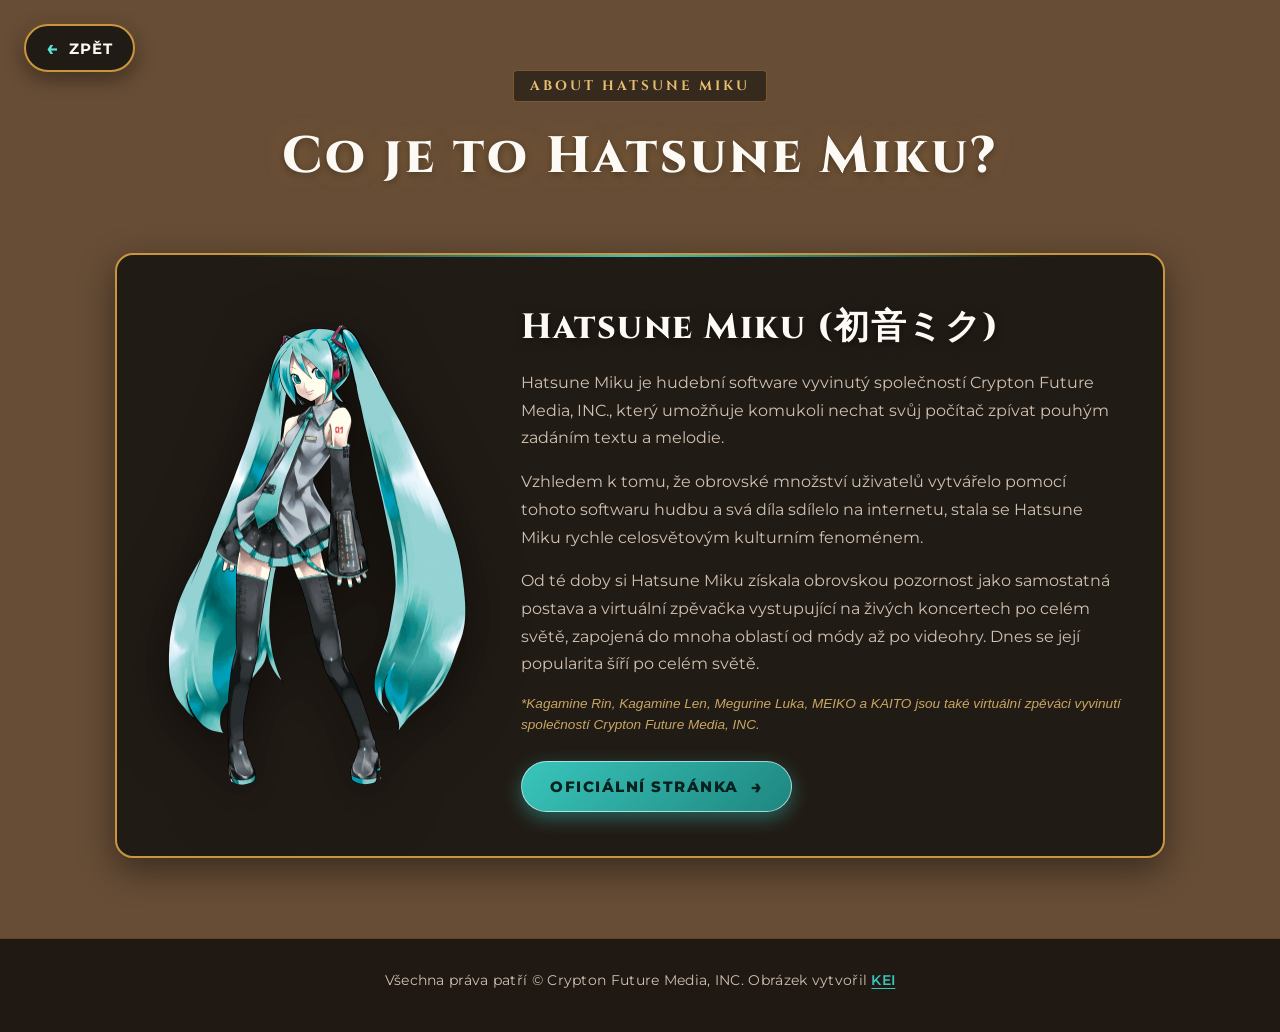
==== commit cca7e192: "changed footer copyright text about pictures" ====
--- a/about/index.html
+++ b/about/index.html
@@ -69,8 +69,8 @@
     </main>
 
     <footer class="main-footer">
-        <p>Všechna práva patří © Crypton Future Media, INC. Obrázek vytvořil <a href="https://x.com/suzu3939"
-                target="_blank" rel="noopener noreferrer">suzunosuke</a>
+        <p>Všechna práva patří © Crypton Future Media, INC. Obrázek vytvořil <a href="https://x.com/keigarou"
+                target="_blank" rel="noopener noreferrer">KEI</a>
         </p>
     </footer>
 </body>
